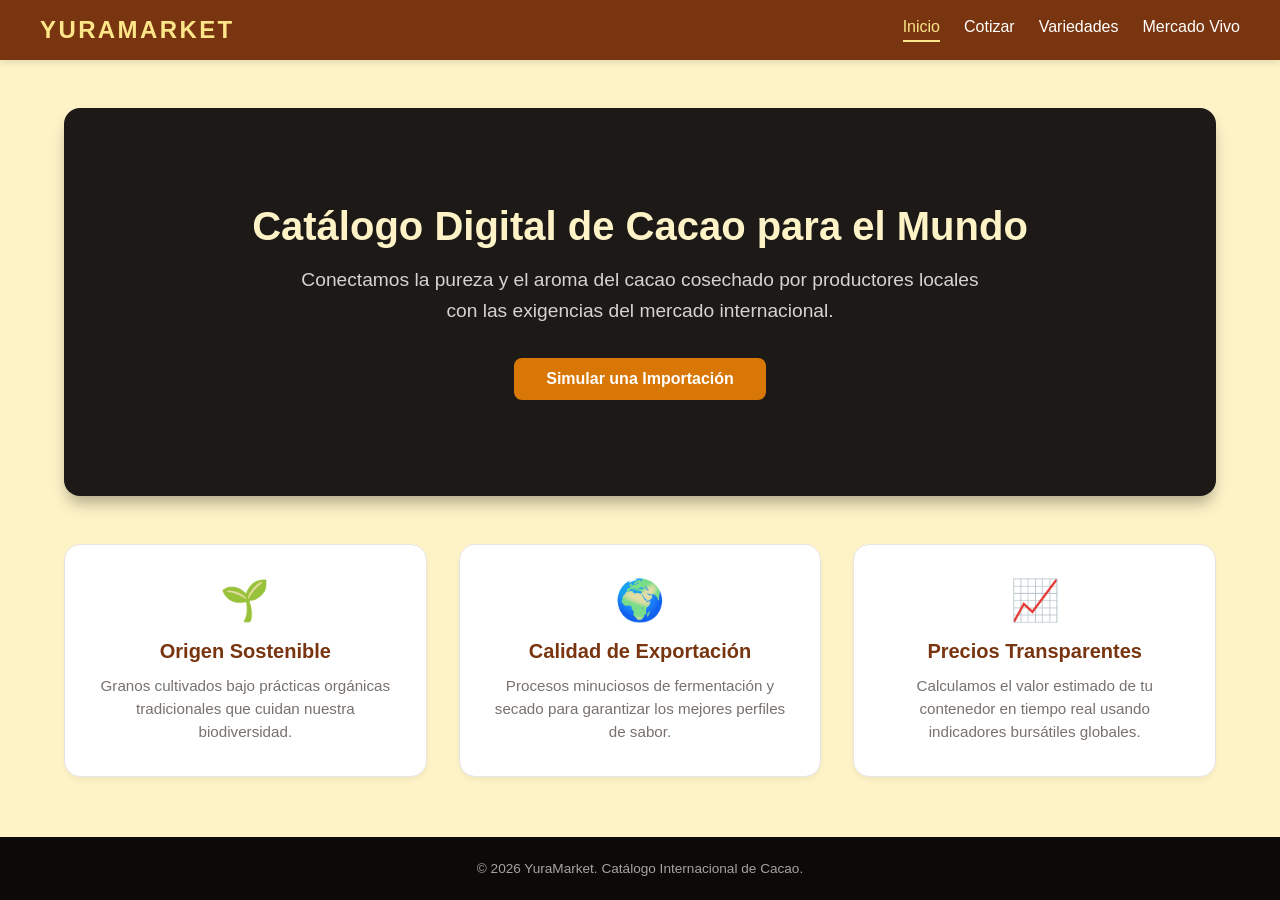
==== index.html @ c1b6a90d "cnff" ====
<!DOCTYPE html>
<html lang="es">
<head>
    <meta charset="UTF-8">
    <meta name="viewport" content="width=device-width, initial-scale=1.0">
    <title>YuraMarket | Inicio</title>
    <link rel="stylesheet" href="styles.css">
</head>
<body>

    <nav class="navbar">
        <div class="nav-container">
            <div class="nav-logo">YURAMARKET</div>
            <div class="nav-links">
                <a href="index.html" class="active">Inicio</a>
                <a href="formulario.html">Cotizar</a>
                <a href="variedades.html">Variedades</a>
                <a href="mercado.html">Mercado Vivo</a>
            </div>
        </div>
    </nav>

    <main class="main-content">
        <header class="hero">
            <h2 class="hero-title">Catálogo Digital de Cacao para el Mundo</h2>
            <p class="hero-text">Conectamos la pureza y el aroma del cacao cosechado por productores locales con las exigencias del mercado internacional.</p>
            <a href="formulario.html" class="btn">Simular una Importación</a>
        </header>

        <section class="grid-3">
            <div class="card">
                <div class="card-icon">🌱</div>
                <h3 class="card-title">Origen Sostenible</h3>
                <p class="card-desc">Granos cultivados bajo prácticas orgánicas tradicionales que cuidan nuestra biodiversidad.</p>
            </div>
            <div class="card">
                <div class="card-icon">🌍</div>
                <h3 class="card-title">Calidad de Exportación</h3>
                <p class="card-desc">Procesos minuciosos de fermentación y secado para garantizar los mejores perfiles de sabor.</p>
            </div>
            <div class="card">
                <div class="card-icon">📈</div>
                <h3 class="card-title">Precios Transparentes</h3>
                <p class="card-desc">Calculamos el valor estimado de tu contenedor en tiempo real usando indicadores bursátiles globales.</p>
            </div>
        </section>
    </main>

    <footer>
        <p>&copy; 2026 YuraMarket. Catálogo Internacional de Cacao.</p>
    </footer>

</body>
</html>
---- styles.css ----
/* --- Variables de Color y Base --- */
:root {
    --color-principal: #78350f; /* Ámbar oscuro / Café cacao */
    --color-principal-hover: #451a03;
    --color-secundario: #d97706; /* Ámbar intermedio */
    --color-fondo: #fef3c7; /* Ámbar claro de fondo */
    --color-tarjeta: #ffffff;
    --color-texto: #292524; /* Gris piedra oscuro */
    --color-texto-mutado: #78716c;
}

* {
    box-sizing: border-box;
    margin: 0;
    padding: 0;
}

body {
    font-family: 'Segoe UI', Tahoma, Geneva, Verdana, sans-serif;
    background-color: var(--color-fondo);
    color: var(--color-texto);
    display: flex;
    flex-direction: column;
    min-height: 100vh;
}

/* --- Barra de Navegación --- */
.navbar {
    background-color: var(--color-principal);
    padding: 1rem;
    position: sticky;
    top: 0;
    z-index: 100;
    box-shadow: 0 4px 6px -1px rgba(0, 0, 0, 0.1);
}

.nav-container {
    max-width: 1200px;
    margin: 0 auto;
    display: flex;
    flex-direction: column;
    align-items: center;
    gap: 1rem;
}

/* Ajuste responsivo para pantallas medianas/grandes */
@media(min-width: 640px) {
    .nav-container {
        flex-direction: row;
        justify-content: space-between;
    }
}

.nav-logo {
    color: #fde68a;
    font-size: 1.5rem;
    font-weight: bold;
    letter-spacing: 0.1em;
}

.nav-links {
    display: flex;
    gap: 1.5rem;
}

.nav-links a {
    color: #ffffff;
    text-decoration: none;
    font-weight: 500;
    transition: color 0.3s;
    padding-bottom: 0.25rem;
}

.nav-links a:hover {
    color: var(--color-secundario);
}

.nav-links a.active {
    color: #fde68a;
    border-bottom: 2px solid #fde68a;
}

/* --- Contenedores Generales --- */
.main-content {
    flex-grow: 1;
    max-width: 1200px;
    width: 100%;
    margin: 0 auto;
    padding: 3rem 1.5rem;
}

.container-sm {
    max-width: 600px;
    margin: 0 auto;
}

/* --- Sección de Bienvenida (Hero) --- */
.hero {
    background-color: #1c1917;
    color: #ffffff;
    padding: 6rem 1.5rem;
    text-align: center;
    position: relative;
    border-radius: 1rem;
    margin-bottom: 3rem;
    box-shadow: 0 10px 15px -3px rgba(0, 0, 0, 0.3);
}

.hero-title {
    font-size: 2.5rem;
    color: #fef3c7;
    margin-bottom: 1rem;
    font-weight: 800;
}

.hero-text {
    font-size: 1.2rem;
    color: #d6d3d1;
    max-width: 700px;
    margin: 0 auto 2rem auto;
    line-height: 1.6;
}

/* --- Botones --- */
.btn {
    display: inline-block;
    background-color: var(--color-secundario);
    color: #ffffff;
    font-weight: bold;
    padding: 0.75rem 2rem;
    border-radius: 0.5rem;
    text-decoration: none;
    transition: background-color 0.3s;
    border: none;
    cursor: pointer;
    font-size: 1rem;
}

.btn:hover {
    background-color: #b45309;
}

.btn-block {
    width: 100%;
    display: block;
    text-align: center;
}

/* --- Arquitectura de Grillas Responsivas --- */
.grid-3 {
    display: grid;
    grid-template-columns: 1fr;
    gap: 2rem;
}

@media(min-width: 768px) {
    .grid-3 {
        grid-template-columns: repeat(3, 1fr);
    }
}

.grid-2 {
    display: grid;
    grid-template-columns: 1fr;
    gap: 2.5rem;
}

@media(min-width: 1024px) {
    .grid-2 {
        grid-template-columns: repeat(2, 1fr);
    }
}

/* --- Tarjetas Básicas --- */
.card {
    background-color: var(--color-tarjeta);
    padding: 2rem;
    border-radius: 1rem;
    box-shadow: 0 4px 6px -1px rgba(0, 0, 0, 0.05);
    border: 1px solid #e7e5e4;
    text-align: center;
}

.card-icon {
    font-size: 2.5rem;
    margin-bottom: 1rem;
}

.card-title {
    font-size: 1.25rem;
    color: var(--color-principal);
    margin-bottom: 0.75rem;
}

.card-desc {
    color: var(--color-texto-mutado);
    font-size: 0.95rem;
    line-height: 1.5;
}

/* --- Tarjetas de Producto Especializado --- */
.product-card {
    background-color: var(--color-tarjeta);
    border-radius: 1rem;
    overflow: hidden;
    box-shadow: 0 4px 6px -1px rgba(0, 0, 0, 0.05);
    border: 1px solid #e7e5e4;
    display: flex;
    flex-direction: column;
}

@media(min-width: 640px) {
    .product-card {
        flex-direction: row;
    }
}

.product-img {
    width: 100%;
    height: 200px;
    object-fit: cover;
}

@media(min-width: 640px) {
    .product-img {
        width: 200px;
        height: auto;
    }
}

.product-info {
    padding: 1.5rem;
    display: flex;
    flex-direction: column;
    justify-content: space-between;
    flex-grow: 1;
}

.badge {
    display: inline-block;
    padding: 0.25rem 0.75rem;
    border-radius: 9999px;
    font-size: 0.75rem;
    font-weight: 600;
    margin-bottom: 0.5rem;
    align-self: flex-start;
}

.badge-amber { background-color: #fef3c7; color: #92400e; }
.badge-stone { background-color: #f5f5f4; color: #44403c; }

/* --- Elementos de Formulario --- */
.form-group {
    margin-bottom: 1.25rem;
}

.form-label {
    display: block;
    font-weight: 600;
    margin-bottom: 0.5rem;
    font-size: 0.9rem;
}

.form-control {
    width: 100%;
    padding: 0.75rem;
    border: 1px solid #d6d3d1;
    border-radius: 0.5rem;
    background-color: #fafaf9;
    font-size: 1rem;
}

.form-control:focus {
    outline: none;
    border-color: var(--color-secundario);
    box-shadow: 0 0 0 3px rgba(217, 119, 6, 0.2);
}

.radio-group {
    display: flex;
    gap: 1rem;
}

.radio-label {
    flex: 1;
    border: 1px solid #e7e5e4;
    padding: 0.75rem;
    border-radius: 0.5rem;
    display: flex;
    align-items: center;
    gap: 0.5rem;
    cursor: pointer;
    background-color: #ffffff;
    font-size: 0.9rem;
}

/* --- Alertas y Estados --- */
.alert {
    padding: 1rem;
    border-radius: 0.5rem;
    text-align: center;
    font-weight: 500;
    margin-top: 1rem;
}

.alert-success {
    background-color: #d1fae5;
    color: #065f46;
    border: 1px solid #a7f3d0;
}

.hidden { 
    display: none !important; 
}

/* --- Panel de Control Bursátil (Dashboard) --- */
.market-grid {
    display: grid;
    grid-template-columns: 1fr;
    gap: 1.5rem;
    margin-bottom: 2rem;
}

@media(min-width: 768px) {
    .market-grid {
        grid-template-columns: 1fr 2fr;
    }
}

.card-dark {
    background-color: #1c1917;
    color: #ffffff;
}

.price-display {
    font-size: 2.2rem;
    font-weight: 900;
    color: #fef3c7;
    margin: 1rem 0;
}

.data-list {
    display: grid;
    grid-template-columns: repeat(2, 1fr);
    gap: 1rem;
    font-size: 0.9rem;
}

/* --- Tabla de Cálculos Automatizados --- */
.table-calc {
    width: 100%;
    border-collapse: collapse;
    margin-top: 1.5rem;
    font-family: monospace;
}

.table-calc td {
    padding: 0.75rem 0;
    border-bottom: 1px solid #e7e5e4;
}

.table-calc tr.total-row td {
    font-size: 1.2rem;
    font-weight: bold;
    font-family: sans-serif;
    border-bottom: none;
    padding-top: 1.5rem;
}

/* --- Pie de Página --- */
footer {
    background-color: #0c0a09;
    color: #a8a29e;
    padding: 1.5rem;
    text-align: center;
    font-size: 0.85rem;
}
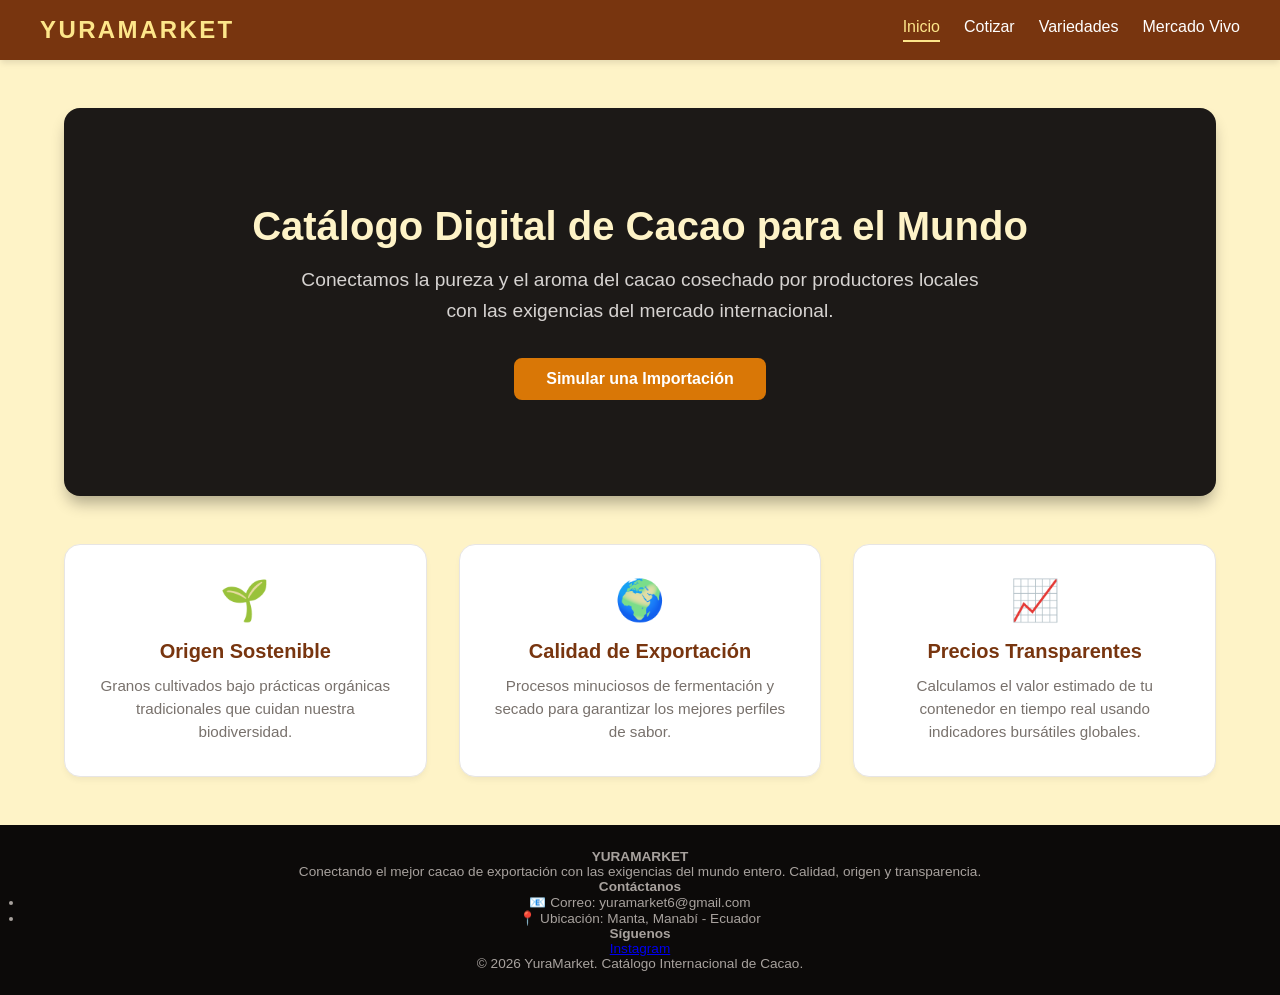
==== commit 973b72ad: "Update index.html Added brand information, contact details, and social media links to the footer." ====
--- a/index.html
+++ b/index.html
@@ -46,9 +46,36 @@
         </section>
     </main>
 
-    <footer>
-        <p>&copy; 2026 YuraMarket. Catálogo Internacional de Cacao.</p>
+    <footer class="footer">
+        <div class="footer-container">
+            <!-- Columna 1: Info de la marca -->
+            <div class="footer-col">
+                <h4>YURAMARKET</h4>
+                <p>Conectando el mejor cacao de exportación con las exigencias del mundo entero. Calidad, origen y transparencia.</p>
+            </div>
+            
+            <!-- Columna 2: Contacto -->
+            <div class="footer-col">
+                <h4>Contáctanos</h4>
+                <ul>
+                    <li>📧 Correo: yuramarket6@gmail.com</li>
+                    <li>📍 Ubicación: Manta, Manabí - Ecuador</li>
+                </ul>
+            </div>
+            
+            <!-- Columna 3: Redes Sociales -->
+            <div class="footer-col">
+                <h4>Síguenos</h4>
+                <div class="social-links">
+                    <a  href="https://www.instagram.com/yuramarket2026/" target="_blank"   >Instagram</a>
+                </div>
+            </div>
+        </div>
+        
+        <div class="footer-bottom">
+            <p>&copy; 2026 YuraMarket. Catálogo Internacional de Cacao.</p>
+        </div>
     </footer>
 
 </body>
-</html>+</html>
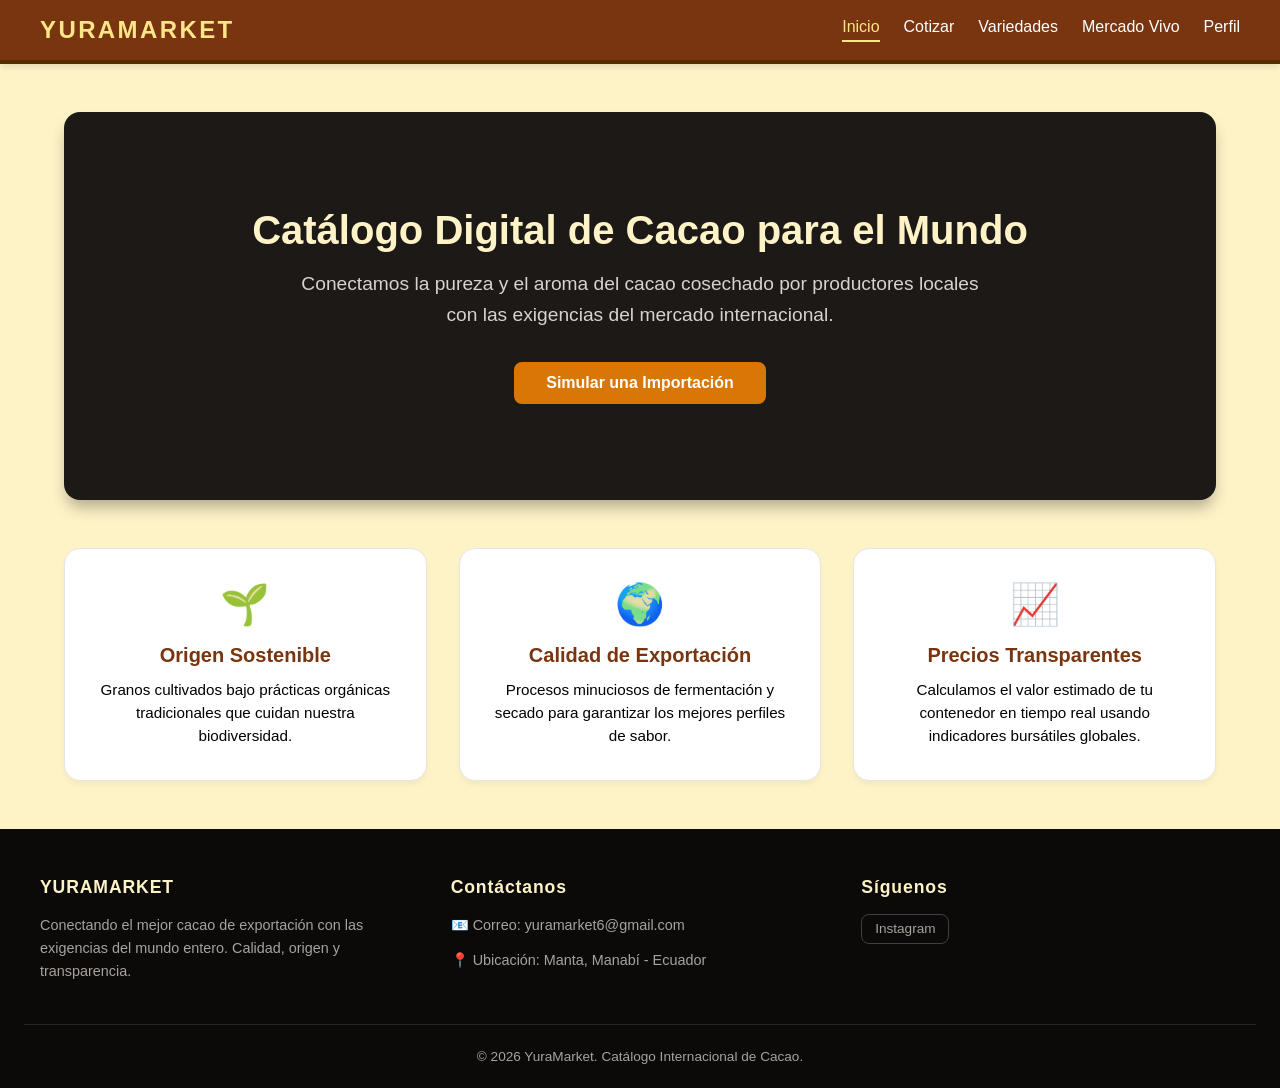
==== commit 156c34e3: "Update index.html" ====
--- a/index.html
+++ b/index.html
@@ -16,6 +16,7 @@
                 <a href="formulario.html">Cotizar</a>
                 <a href="variedades.html">Variedades</a>
                 <a href="mercado.html">Mercado Vivo</a>
+                <a href="perfil.html">Perfil</a>
             </div>
         </div>
     </nav>
--- a/styles.css
+++ b/styles.css
@@ -6,7 +6,8 @@
     --color-fondo: #fef3c7; /* Ámbar claro de fondo */
     --color-tarjeta: #ffffff;
     --color-texto: #292524; /* Gris piedra oscuro */
-    --color-texto-mutado: #78716c;
+    --color-texto-mutado: #000000;
+    --color-bajo: #522e00;
 }
 
 * {
@@ -17,7 +18,14 @@
 
 body {
     font-family: 'Segoe UI', Tahoma, Geneva, Verdana, sans-serif;
-    background-color: var(--color-fondo);
+    
+    background-image: url('imagenes/fondo-cacao.png');
+    background-size: cover;
+    background-position: center center; 
+    background-attachment: fixed;
+    
+    background-color: var(--color-fondo); 
+    
     color: var(--color-texto);
     display: flex;
     flex-direction: column;
@@ -32,6 +40,7 @@
     top: 0;
     z-index: 100;
     box-shadow: 0 4px 6px -1px rgba(0, 0, 0, 0.1);
+    border-bottom: 4px solid var(--color-bajo); 
 }
 
 .nav-container {
@@ -367,11 +376,79 @@
     padding-top: 1.5rem;
 }
 
-/* --- Pie de Página --- */
-footer {
+/* --- Pie de Página Ampliado --- */
+.footer {
     background-color: #0c0a09;
     color: #a8a29e;
-    padding: 1.5rem;
+    padding: 3rem 1.5rem 1.5rem 1.5rem;
+    margin-top: auto; 
+}
+
+.footer-container {
+    max-width: 1200px;
+    margin: 0 auto;
+    /* Forzamos la grilla a 3 columnas (una fila) de manera permanente */
+    display: grid;
+    grid-template-columns: repeat(3, 1fr);
+    gap: 2rem;
+    margin-bottom: 2.5rem;
+    text-align: left; 
+}
+
+.footer-col h4 {
+    color: #fef3c7; 
+    font-size: 1.1rem;
+    margin-bottom: 1rem;
+    letter-spacing: 0.05em;
+}
+
+.footer-col p, 
+.footer-col ul {
+    font-size: 0.9rem;
+    line-height: 1.6;
+}
+
+.footer-col ul {
+    list-style: none; 
+    padding: 0;
+}
+
+.footer-col ul li {
+    margin-bottom: 0.75rem;
+}
+
+.social-links {
+    display: flex;
+    flex-direction: row;
+    gap: 0.75rem;
+    /* Fuerza a que los botones de redes no salten a la siguiente línea */
+    flex-wrap: nowrap; 
+    justify-content: flex-start;
+}
+
+.social-links a {
+    color: #a8a29e;
+    text-decoration: none;
+    font-size: 0.85rem;
+    border: 1px solid #3f3f46;
+    padding: 0.4rem 0.8rem;
+    border-radius: 0.5rem;
+    transition: all 0.3s ease;
+    /* Evita que el texto dentro del botón se rompa a la mitad */
+    white-space: nowrap; 
+}
+
+.social-links a:hover {
+    background-color: var(--color-secundario);
+    color: #ffffff;
+    border-color: var(--color-secundario);
+}
+
+.footer-bottom {
     text-align: center;
+    border-top: 1px solid #292524;
+    padding-top: 1.5rem;
     font-size: 0.85rem;
-}+    /* Hace que el texto de copyright ocupe todo el ancho inferior */
+    grid-column: 1 / -1; 
+}
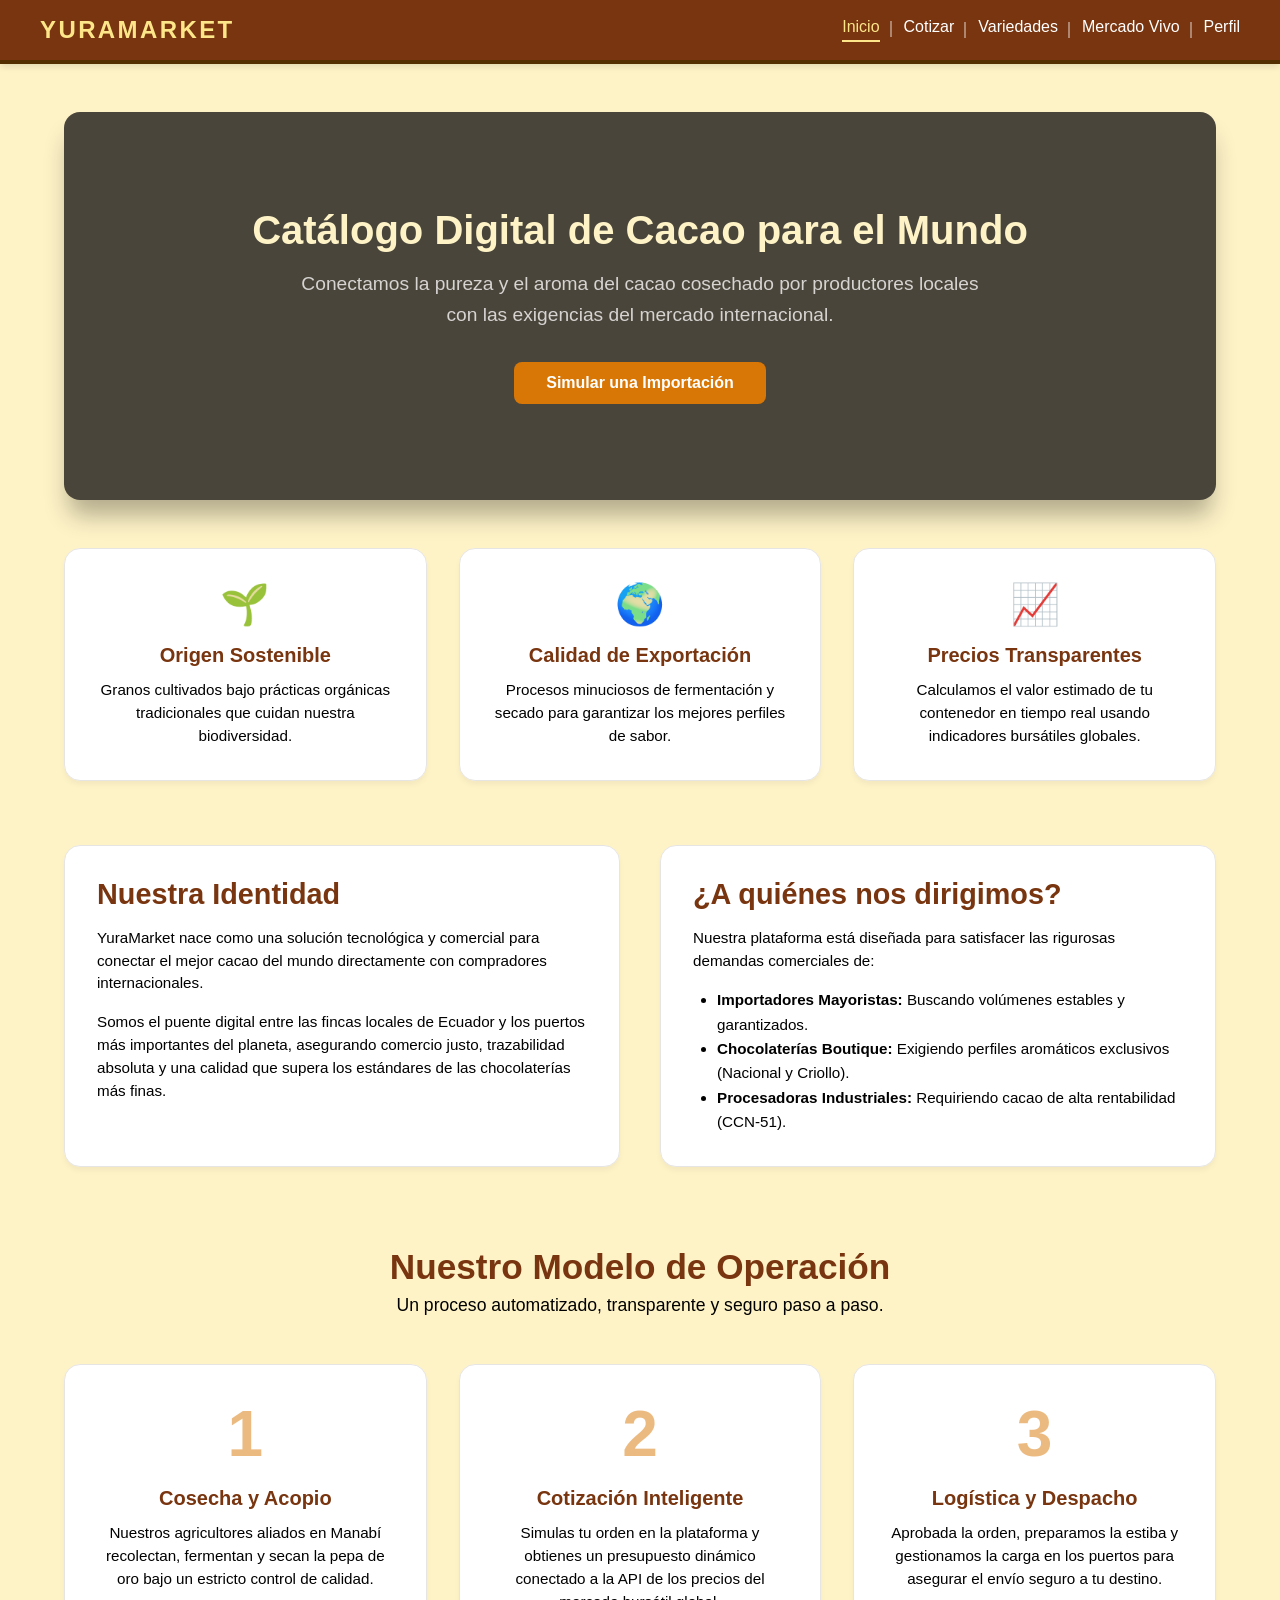
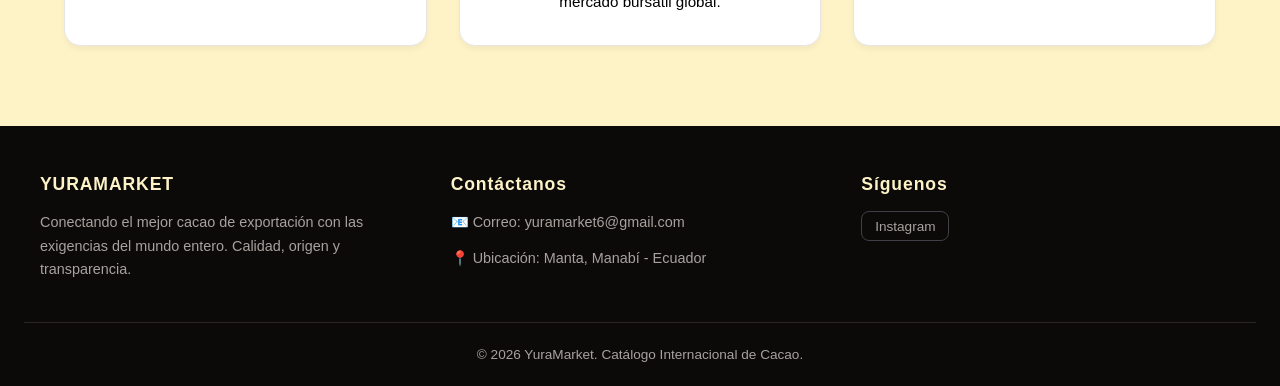
==== commit 2c510283: "Enhance index.html with new content sections Added sections for company identity and operation model" ====
--- a/index.html
+++ b/index.html
@@ -22,12 +22,14 @@
     </nav>
 
     <main class="main-content">
+        <!-- SECCIÓN 1: Hero Principal -->
         <header class="hero">
             <h2 class="hero-title">Catálogo Digital de Cacao para el Mundo</h2>
             <p class="hero-text">Conectamos la pureza y el aroma del cacao cosechado por productores locales con las exigencias del mercado internacional.</p>
             <a href="formulario.html" class="btn">Simular una Importación</a>
         </header>
 
+        <!-- SECCIÓN 2: Pilares de la Empresa -->
         <section class="grid-3">
             <div class="card">
                 <div class="card-icon">🌱</div>
@@ -45,17 +47,64 @@
                 <p class="card-desc">Calculamos el valor estimado de tu contenedor en tiempo real usando indicadores bursátiles globales.</p>
             </div>
         </section>
+
+        <!-- SECCIÓN 3: Quiénes Somos y Público Objetivo -->
+        <section class="grid-2" style="margin-top: 4rem;">
+            <div class="card" style="text-align: left;">
+                <h3 class="card-title" style="font-size: 1.8rem; margin-bottom: 1rem;">Nuestra Identidad</h3>
+                <p class="card-desc" style="margin-bottom: 1rem;">
+                    YuraMarket nace como una solución tecnológica y comercial para conectar el mejor cacao del mundo directamente con compradores internacionales. 
+                </p>
+                <p class="card-desc">
+                    Somos el puente digital entre las fincas locales de Ecuador y los puertos más importantes del planeta, asegurando comercio justo, trazabilidad absoluta y una calidad que supera los estándares de las chocolaterías más finas.
+                </p>
+            </div>
+            
+            <div class="card" style="text-align: left;">
+                <h3 class="card-title" style="font-size: 1.8rem; margin-bottom: 1rem;">¿A quiénes nos dirigimos?</h3>
+                <p class="card-desc" style="margin-bottom: 1rem;">
+                    Nuestra plataforma está diseñada para satisfacer las rigurosas demandas comerciales de:
+                </p>
+                <ul style="color: var(--color-texto-mutado); font-size: 0.95rem; margin-left: 1.5rem; line-height: 1.6;">
+                    <li><strong>Importadores Mayoristas:</strong> Buscando volúmenes estables y garantizados.</li>
+                    <li><strong>Chocolaterías Boutique:</strong> Exigiendo perfiles aromáticos exclusivos (Nacional y Criollo).</li>
+                    <li><strong>Procesadoras Industriales:</strong> Requiriendo cacao de alta rentabilidad (CCN-51).</li>
+                </ul>
+            </div>
+        </section>
+
+        <!-- SECCIÓN 4: Cómo Funciona -->
+        <div style="text-align: center; margin-top: 5rem; margin-bottom: 3rem;">
+            <h2 style="font-size: 2.2rem; color: var(--color-principal);">Nuestro Modelo de Operación</h2>
+            <p style="color: var(--color-texto-mutado); font-size: 1.1rem; margin-top: 0.5rem;">Un proceso automatizado, transparente y seguro paso a paso.</p>
+        </div>
+
+        <section class="grid-3" style="margin-bottom: 2rem;">
+            <div class="card">
+                <div style="font-size: 4rem; font-weight: 900; color: var(--color-secundario); margin-bottom: 1rem; opacity: 0.5;">1</div>
+                <h3 class="card-title">Cosecha y Acopio</h3>
+                <p class="card-desc">Nuestros agricultores aliados en Manabí recolectan, fermentan y secan la pepa de oro bajo un estricto control de calidad.</p>
+            </div>
+            <div class="card">
+                <div style="font-size: 4rem; font-weight: 900; color: var(--color-secundario); margin-bottom: 1rem; opacity: 0.5;">2</div>
+                <h3 class="card-title">Cotización Inteligente</h3>
+                <p class="card-desc">Simulas tu orden en la plataforma y obtienes un presupuesto dinámico conectado a la API de los precios del mercado bursátil global.</p>
+            </div>
+            <div class="card">
+                <div style="font-size: 4rem; font-weight: 900; color: var(--color-secundario); margin-bottom: 1rem; opacity: 0.5;">3</div>
+                <h3 class="card-title">Logística y Despacho</h3>
+                <p class="card-desc">Aprobada la orden, preparamos la estiba y gestionamos la carga en los puertos para asegurar el envío seguro a tu destino.</p>
+            </div>
+        </section>
     </main>
 
+    <!-- FOOTER -->
     <footer class="footer">
         <div class="footer-container">
-            <!-- Columna 1: Info de la marca -->
             <div class="footer-col">
                 <h4>YURAMARKET</h4>
                 <p>Conectando el mejor cacao de exportación con las exigencias del mundo entero. Calidad, origen y transparencia.</p>
             </div>
-            
-            <!-- Columna 2: Contacto -->
             <div class="footer-col">
                 <h4>Contáctanos</h4>
                 <ul>
@@ -63,16 +112,13 @@
                     <li>📍 Ubicación: Manta, Manabí - Ecuador</li>
                 </ul>
             </div>
-            
-            <!-- Columna 3: Redes Sociales -->
             <div class="footer-col">
                 <h4>Síguenos</h4>
                 <div class="social-links">
-                    <a  href="https://www.instagram.com/yuramarket2026/" target="_blank"   >Instagram</a>
+                    <a href="https://www.instagram.com/yuramarket2026/" target="_blank" rel="noopener noreferrer">Instagram</a>
                 </div>
             </div>
         </div>
-        
         <div class="footer-bottom">
             <p>&copy; 2026 YuraMarket. Catálogo Internacional de Cacao.</p>
         </div>
--- a/styles.css
+++ b/styles.css
@@ -1,11 +1,10 @@
-/* --- Variables de Color y Base --- */
 :root {
-    --color-principal: #78350f; /* Ámbar oscuro / Café cacao */
+    --color-principal: #78350f; 
     --color-principal-hover: #451a03;
-    --color-secundario: #d97706; /* Ámbar intermedio */
-    --color-fondo: #fef3c7; /* Ámbar claro de fondo */
+    --color-secundario: #d97706;
+    --color-fondo: #fef3c7; 
     --color-tarjeta: #ffffff;
-    --color-texto: #292524; /* Gris piedra oscuro */
+    --color-texto: #292524;
     --color-texto-mutado: #000000;
     --color-bajo: #522e00;
 }
@@ -23,7 +22,7 @@
     background-size: cover;
     background-position: center center; 
     background-attachment: fixed;
-    
+    background-repeat: no-repeat;
     background-color: var(--color-fondo); 
     
     color: var(--color-texto);
@@ -52,7 +51,6 @@
     gap: 1rem;
 }
 
-/* Ajuste responsivo para pantallas medianas/grandes */
 @media(min-width: 640px) {
     .nav-container {
         flex-direction: row;
@@ -78,6 +76,7 @@
     font-weight: 500;
     transition: color 0.3s;
     padding-bottom: 0.25rem;
+    position: relative; /* Clave para que funcionen las líneas divisorias */
 }
 
 .nav-links a:hover {
@@ -89,7 +88,19 @@
     border-bottom: 2px solid #fde68a;
 }
 
-/* --- Contenedores Generales --- */
+/* --- Líneas divisorias del menú --- */
+.nav-links a:not(:last-child)::after {
+    content: '';
+    position: absolute;
+    top: 50%;
+    right: -0.75rem; 
+    transform: translateY(-50%);
+    width: 2px;
+    height: 1rem;
+    background-color: rgba(255, 255, 255, 0.4);
+}
+
+/* --- Contenido Principal --- */
 .main-content {
     flex-grow: 1;
     max-width: 1200px;
@@ -103,16 +114,22 @@
     margin: 0 auto;
 }
 
-/* --- Sección de Bienvenida (Hero) --- */
+/* --- Sección de Bienvenida (Hero) con Glassmorphism --- */
 .hero {
-    background-color: #1c1917;
+    background-color: rgba(28, 25, 23, 0.80); 
+    backdrop-filter: blur(8px); 
+    -webkit-backdrop-filter: blur(8px);
+    
     color: #ffffff;
     padding: 6rem 1.5rem;
     text-align: center;
     position: relative;
     border-radius: 1rem;
     margin-bottom: 3rem;
-    box-shadow: 0 10px 15px -3px rgba(0, 0, 0, 0.3);
+    box-shadow: 0 20px 25px -5px rgba(0, 0, 0, 0.3);
+    
+    /* Animación de entrada */
+    animation: fadeUp 0.8s ease-out forwards;
 }
 
 .hero-title {
@@ -139,7 +156,7 @@
     padding: 0.75rem 2rem;
     border-radius: 0.5rem;
     text-decoration: none;
-    transition: background-color 0.3s;
+    transition: background-color 0.3s, transform 0.2s;
     border: none;
     cursor: pointer;
     font-size: 1rem;
@@ -147,6 +164,7 @@
 
 .btn:hover {
     background-color: #b45309;
+    transform: scale(1.05); /* Efecto de latido */
 }
 
 .btn-block {
@@ -180,7 +198,7 @@
     }
 }
 
-/* --- Tarjetas Básicas --- */
+/* --- Tarjetas Básicas Interactivas --- */
 .card {
     background-color: var(--color-tarjeta);
     padding: 2rem;
@@ -188,6 +206,13 @@
     box-shadow: 0 4px 6px -1px rgba(0, 0, 0, 0.05);
     border: 1px solid #e7e5e4;
     text-align: center;
+    transition: transform 0.3s ease, box-shadow 0.3s ease;
+}
+
+.card:hover {
+    transform: translateY(-10px);
+    box-shadow: 0 15px 30px -5px rgba(0, 0, 0, 0.15);
+    border-color: var(--color-secundario);
 }
 
 .card-icon {
@@ -216,24 +241,18 @@
     border: 1px solid #e7e5e4;
     display: flex;
     flex-direction: column;
+    transition: transform 0.3s ease, box-shadow 0.3s ease;
+}
+
+.product-card:hover {
+    transform: translateY(-5px);
+    box-shadow: 0 10px 20px -5px rgba(0, 0, 0, 0.15);
+    border-color: var(--color-secundario);
 }
 
 @media(min-width: 640px) {
     .product-card {
         flex-direction: row;
-    }
-}
-
-.product-img {
-    width: 100%;
-    height: 200px;
-    object-fit: cover;
-}
-
-@media(min-width: 640px) {
-    .product-img {
-        width: 200px;
-        height: auto;
     }
 }
 
@@ -387,7 +406,6 @@
 .footer-container {
     max-width: 1200px;
     margin: 0 auto;
-    /* Forzamos la grilla a 3 columnas (una fila) de manera permanente */
     display: grid;
     grid-template-columns: repeat(3, 1fr);
     gap: 2rem;
@@ -421,7 +439,6 @@
     display: flex;
     flex-direction: row;
     gap: 0.75rem;
-    /* Fuerza a que los botones de redes no salten a la siguiente línea */
     flex-wrap: nowrap; 
     justify-content: flex-start;
 }
@@ -434,7 +451,6 @@
     padding: 0.4rem 0.8rem;
     border-radius: 0.5rem;
     transition: all 0.3s ease;
-    /* Evita que el texto dentro del botón se rompa a la mitad */
     white-space: nowrap; 
 }
 
@@ -449,6 +465,42 @@
     border-top: 1px solid #292524;
     padding-top: 1.5rem;
     font-size: 0.85rem;
-    /* Hace que el texto de copyright ocupe todo el ancho inferior */
     grid-column: 1 / -1; 
 }
+
+/* --- Animaciones Keyframes --- */
+/* --- Animaciones Keyframes Globales --- */
+@keyframes fadeUp {
+    from {
+        opacity: 0;
+        transform: translateY(30px);
+    }
+    to {
+        opacity: 1;
+        transform: translateY(0);
+    }
+}
+
+/* Aplica la animación de entrada a TODOS los contenedores de la página */
+.card, 
+.product-card, 
+.hero, 
+.main-content > div[style*="text-align: center"] {
+    /* Usar 'both' asegura que se mantengan invisibles antes de que empiece su turno */
+    animation: fadeUp 0.6s ease-out both; 
+}
+
+/* Cascada para la pantalla de Inicio (las 3 tarjetitas) */
+.grid-3 .card:nth-child(1) { animation-delay: 0.1s; }
+.grid-3 .card:nth-child(2) { animation-delay: 0.3s; }
+.grid-3 .card:nth-child(3) { animation-delay: 0.5s; }
+
+/* Cascada para la pantalla de Variedades (las 4 tarjetas cargan una por una) */
+.grid-2 .product-card:nth-child(1) { animation-delay: 0.1s; }
+.grid-2 .product-card:nth-child(2) { animation-delay: 0.2s; }
+.grid-2 .product-card:nth-child(3) { animation-delay: 0.3s; }
+.grid-2 .product-card:nth-child(4) { animation-delay: 0.4s; }
+
+/* Cascada para la pantalla de Mercado Vivo */
+.market-grid .card:nth-child(1) { animation-delay: 0.1s; }
+.market-grid .card:nth-child(2) { animation-delay: 0.3s; }
